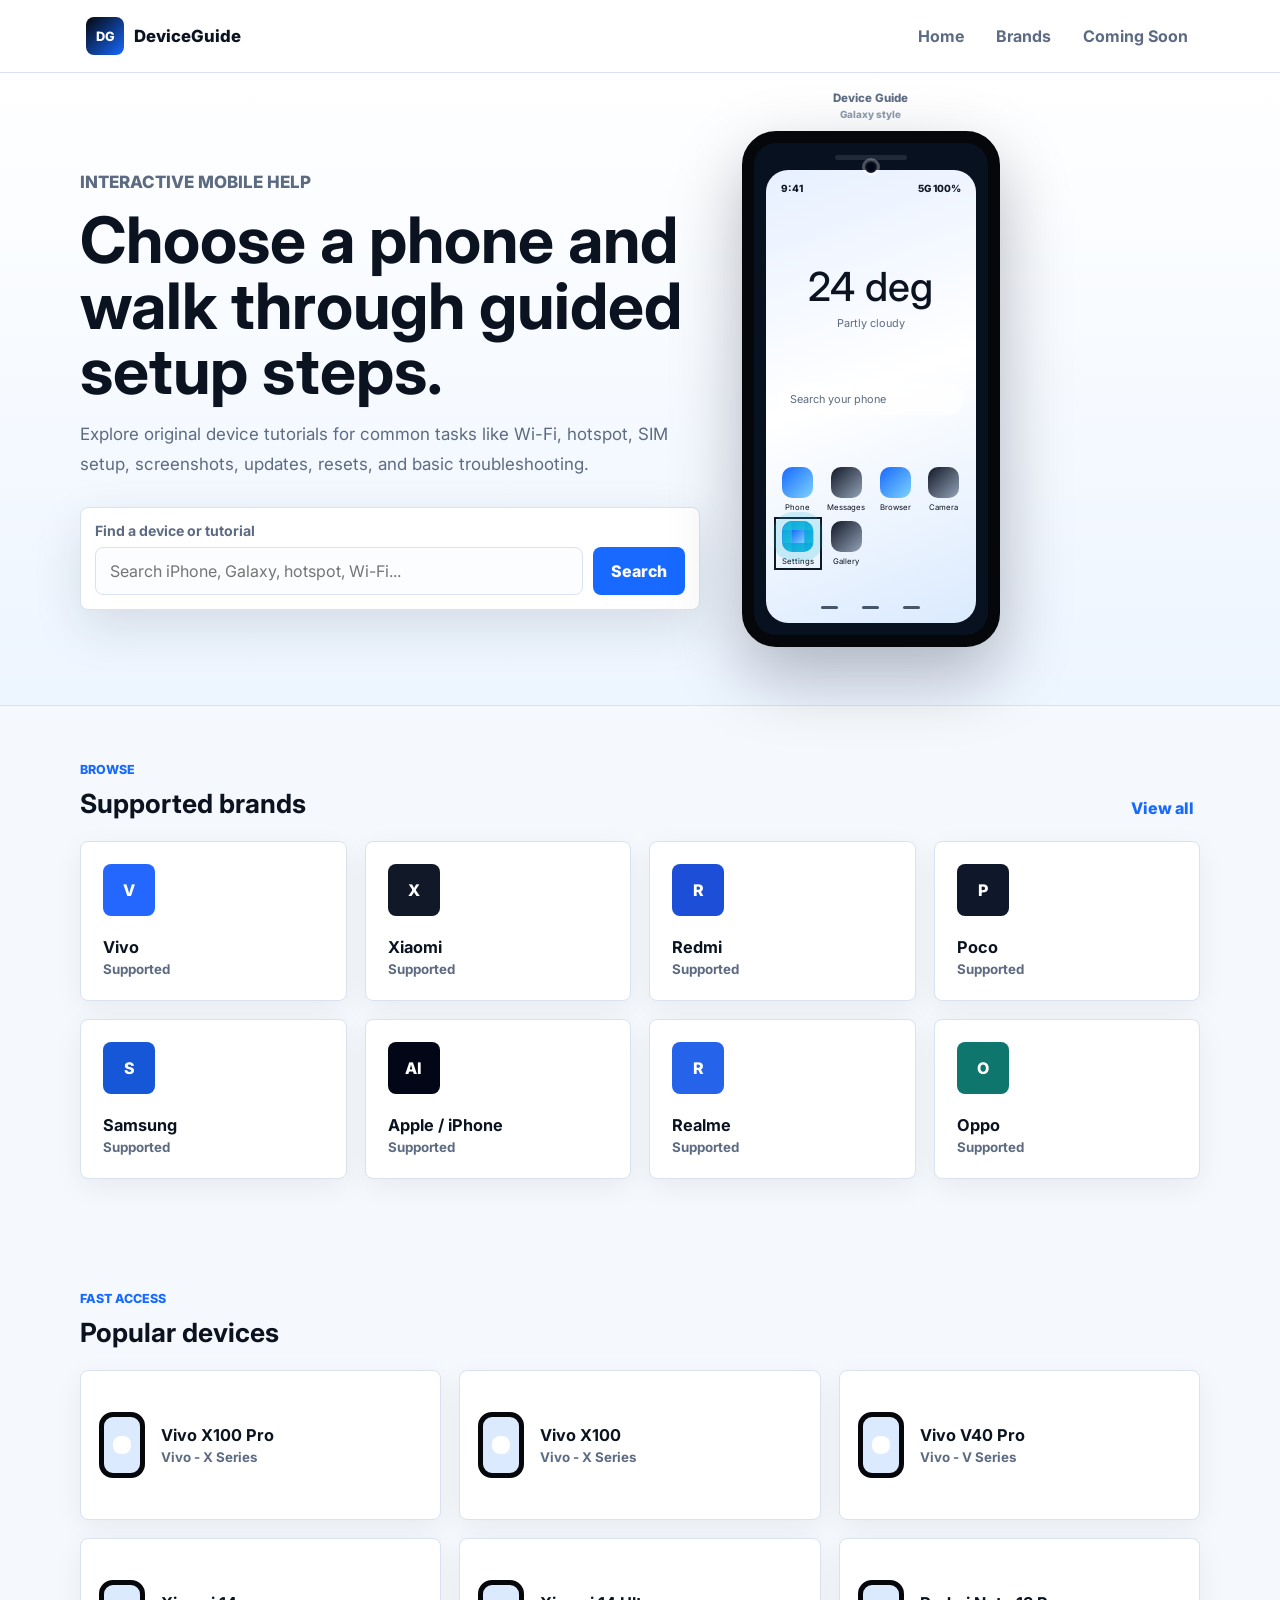
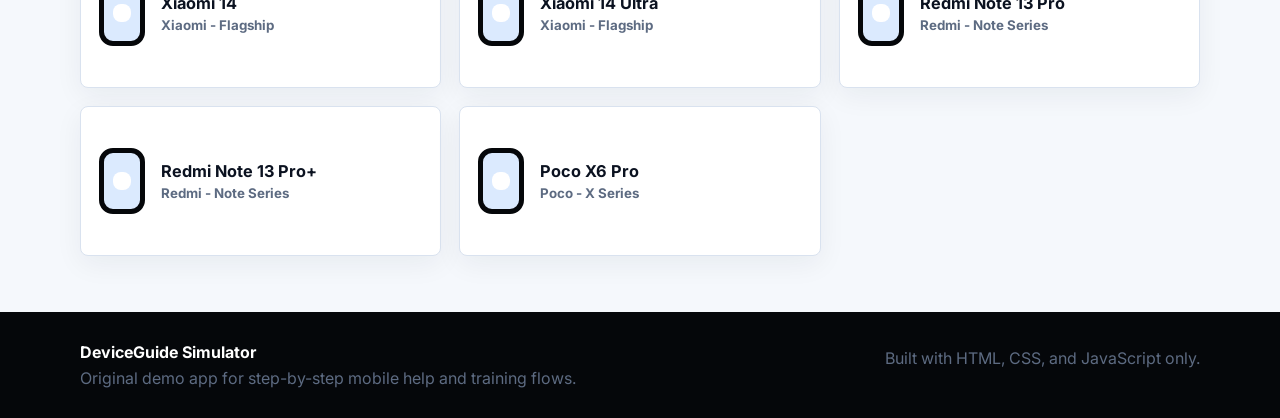
==== index.html @ d5d6b3ed "Initial device simulator project" ====
<!DOCTYPE html>
<html lang="en">
<head>
  <meta charset="UTF-8">
  <meta name="viewport" content="width=device-width, initial-scale=1.0">
  <title>Device Guide Simulator</title>
  <link rel="preconnect" href="https://fonts.googleapis.com">
  <link rel="preconnect" href="https://fonts.gstatic.com" crossorigin>
  <link href="https://fonts.googleapis.com/css2?family=Inter:wght@400;500;600;700;800&display=swap" rel="stylesheet">
  <link rel="stylesheet" href="css/style.css">
</head>
<body>
  <header class="site-header">
    <nav class="nav container" aria-label="Primary navigation">
      <button class="brand-mark" data-route="home" aria-label="Go to home page">
        <span class="brand-icon" aria-hidden="true">DG</span>
        <span>DeviceGuide</span>
      </button>

      <button class="nav-toggle" id="navToggle" aria-expanded="false" aria-controls="navLinks">
        <span></span>
        <span></span>
        <span></span>
        <span class="sr-only">Toggle navigation</span>
      </button>

      <div class="nav-links" id="navLinks">
        <button data-route="home">Home</button>
        <button data-route="brands">Brands</button>
        <button data-route="coming-soon">Coming Soon</button>
      </div>
    </nav>
  </header>

  <main id="app" tabindex="-1"></main>

  <footer class="site-footer">
    <div class="container footer-grid">
      <div>
        <strong>DeviceGuide Simulator</strong>
        <p>Original demo app for step-by-step mobile help and training flows.</p>
      </div>
      <p>Built with HTML, CSS, and JavaScript only.</p>
    </div>
  </footer>

  <script src="js/data/brands.js"></script>
  <script src="js/data/devices/vivo.js"></script>
  <script src="js/data/devices/xiaomi.js"></script>
  <script src="js/data/devices/redmi.js"></script>
  <script src="js/data/devices/poco.js"></script>
  <script src="js/data/devices/samsung.js"></script>
  <script src="js/data/devices/apple.js"></script>
  <script src="js/data/devices/realme.js"></script>
  <script src="js/data/devices/oppo.js"></script>
  <script src="js/data/devices/motorola.js"></script>
  <script src="js/data/devices/oneplus.js"></script>
  <script src="js/data/devices/iqoo.js"></script>
  <script src="js/data/tutorials/samsung.js"></script>
  <script src="js/data/tutorials/iphone.js"></script>
  <script src="js/data/tutorials/default.js"></script>
  <script src="js/data.js"></script>
  <script src="js/phone-renderer.js"></script>
  <script src="js/main.js"></script>
</body>
</html>
---- css/style.css ----
:root {
  --bg: #f5f8fc;
  --surface: #ffffff;
  --surface-strong: #eef4fb;
  --text: #0b1220;
  --muted: #5d6b82;
  --line: #d9e2ef;
  --blue: #1769ff;
  --blue-dark: #0b3b96;
  --black: #05070a;
  --shadow: 0 18px 50px rgba(14, 31, 53, 0.12);
  --radius: 8px;
}

* {
  box-sizing: border-box;
}

body {
  margin: 0;
  font-family: "Inter", Arial, sans-serif;
  color: var(--text);
  background: var(--bg);
}

button,
input {
  font: inherit;
}

button {
  cursor: pointer;
}

.container {
  width: min(1120px, calc(100% - 32px));
  margin: 0 auto;
}

.sr-only {
  position: absolute;
  width: 1px;
  height: 1px;
  padding: 0;
  margin: -1px;
  overflow: hidden;
  clip: rect(0, 0, 0, 0);
  white-space: nowrap;
  border: 0;
}

.site-header {
  position: sticky;
  top: 0;
  z-index: 10;
  background: rgba(255, 255, 255, 0.92);
  border-bottom: 1px solid var(--line);
  backdrop-filter: blur(14px);
}

.nav {
  min-height: 72px;
  display: flex;
  align-items: center;
  justify-content: space-between;
  gap: 20px;
}

.brand-mark,
.nav-links button,
.link-button,
.back-button {
  border: 0;
  background: transparent;
  color: var(--text);
}

.brand-mark {
  display: inline-flex;
  align-items: center;
  gap: 10px;
  font-weight: 800;
  font-size: 1.05rem;
}

.brand-icon {
  display: grid;
  place-items: center;
  width: 38px;
  height: 38px;
  color: white;
  background: linear-gradient(135deg, var(--black), var(--blue));
  border-radius: var(--radius);
  font-size: 0.8rem;
}

.nav-links {
  display: flex;
  align-items: center;
  gap: 8px;
}

.nav-links button {
  padding: 10px 12px;
  border-radius: var(--radius);
  color: var(--muted);
  font-weight: 700;
}

.nav-links button:hover {
  color: var(--text);
  background: var(--surface-strong);
}

.nav-toggle {
  display: none;
  width: 44px;
  height: 44px;
  border: 1px solid var(--line);
  background: var(--surface);
  border-radius: var(--radius);
}

.nav-toggle span:not(.sr-only) {
  display: block;
  width: 18px;
  height: 2px;
  margin: 4px auto;
  background: var(--text);
}

.hero {
  background: linear-gradient(180deg, #ffffff 0%, #edf5ff 100%);
  border-bottom: 1px solid var(--line);
}

.hero-grid {
  min-height: 560px;
  display: grid;
  grid-template-columns: 1.15fr 0.85fr;
  align-items: center;
  gap: 42px;
  padding: 58px 0;
}

.hero-copy h1,
.page-title h1,
.empty-state h1 {
  max-width: 760px;
  margin: 0;
  font-size: clamp(2.15rem, 5vw, 4.7rem);
  line-height: 1.02;
  letter-spacing: 0;
}

.hero-copy p,
.page-title p,
.empty-state p {
  max-width: 670px;
  color: var(--muted);
  font-size: 1.06rem;
  line-height: 1.75;
}

.eyebrow {
  margin: 0 0 10px;
  color: var(--blue);
  text-transform: uppercase;
  letter-spacing: 0;
  font-size: 0.78rem;
  font-weight: 800;
}

.search-panel {
  max-width: 660px;
  margin-top: 28px;
  padding: 14px;
  background: var(--surface);
  border: 1px solid var(--line);
  border-radius: var(--radius);
  box-shadow: var(--shadow);
}

.search-panel label {
  display: block;
  margin: 0 0 8px;
  color: var(--muted);
  font-weight: 700;
  font-size: 0.88rem;
}

.search-row {
  display: grid;
  grid-template-columns: 1fr auto;
  gap: 10px;
}

.search-row input,
.filter-bar input {
  width: 100%;
  min-height: 48px;
  border: 1px solid var(--line);
  border-radius: var(--radius);
  padding: 0 14px;
  color: var(--text);
  background: #fbfdff;
}

.search-row button,
.primary-button,
.step-actions button {
  min-height: 48px;
  border: 0;
  border-radius: var(--radius);
  padding: 0 18px;
  color: white;
  background: var(--blue);
  font-weight: 800;
}

.search-row button:hover,
.primary-button:hover,
.step-actions button:not(:disabled):hover {
  background: var(--blue-dark);
}

.section {
  padding: 56px 0;
}

.section-heading,
.simulator-toolbar {
  display: flex;
  align-items: end;
  justify-content: space-between;
  gap: 20px;
  margin-bottom: 22px;
}

.section-heading h2,
.tutorial-list h2,
.step-panel h2 {
  margin: 0;
  font-size: 1.65rem;
}

.link-button,
.back-button {
  color: var(--blue);
  font-weight: 800;
}

.card-grid {
  display: grid;
  gap: 18px;
}

.brand-grid {
  grid-template-columns: repeat(4, 1fr);
}

.device-grid {
  grid-template-columns: repeat(3, 1fr);
}

.brand-card,
.device-card {
  width: 100%;
  min-height: 150px;
  border: 1px solid var(--line);
  border-radius: var(--radius);
  background: var(--surface);
  color: var(--text);
  text-align: left;
  box-shadow: 0 8px 28px rgba(14, 31, 53, 0.06);
  transition: transform 180ms ease, box-shadow 180ms ease, border-color 180ms ease;
}

.brand-card {
  padding: 22px;
}

.device-card {
  display: flex;
  align-items: center;
  gap: 16px;
  padding: 18px;
}

.brand-card:hover,
.device-card:hover {
  transform: translateY(-3px);
  border-color: rgba(23, 105, 255, 0.45);
  box-shadow: var(--shadow);
}

.card-icon {
  display: grid;
  place-items: center;
  width: 52px;
  height: 52px;
  margin-bottom: 20px;
  border-radius: var(--radius);
  color: white;
  background: var(--accent, var(--blue));
  font-weight: 800;
}

.brand-card strong,
.device-card strong {
  display: block;
  font-size: 1.02rem;
  line-height: 1.35;
}

.brand-card small,
.device-card small,
.tutorial-tab small {
  color: var(--muted);
  font-weight: 700;
}

.page-title {
  padding: 58px 0 12px;
}

.filter-bar {
  margin-bottom: 18px;
}

.device-filter-bar {
  display: grid;
  grid-template-columns: 1fr auto;
  align-items: center;
  gap: 12px;
}

.device-filter-bar span {
  min-height: 48px;
  display: grid;
  place-items: center;
  padding: 0 14px;
  border: 1px solid var(--line);
  border-radius: var(--radius);
  background: white;
  color: var(--muted);
  font-weight: 800;
  white-space: nowrap;
}

.simulator-shell {
  padding: 42px 0 64px;
}

.breadcrumbs {
  display: flex;
  flex-wrap: wrap;
  align-items: center;
  gap: 10px;
  margin-bottom: 24px;
  color: var(--muted);
}

.breadcrumbs button {
  border: 0;
  background: transparent;
  color: var(--muted);
  font-weight: 700;
}

.breadcrumbs strong {
  color: var(--text);
}

.guide-hero {
  min-height: 270px;
  display: grid;
  grid-template-columns: 1fr 260px;
  align-items: center;
  gap: 28px;
  margin-bottom: 34px;
  padding: 30px;
  overflow: hidden;
  border: 1px solid var(--line);
  border-radius: var(--radius);
  background:
    linear-gradient(90deg, rgba(255, 255, 255, 0.98), rgba(255, 255, 255, 0.78)),
    repeating-linear-gradient(135deg, #edf2f8 0 1px, transparent 1px 42px);
}

.guide-hero h1 {
  margin: 0;
  font-size: clamp(2rem, 5vw, 3.4rem);
  line-height: 1.04;
}

.guide-hero p {
  max-width: 620px;
  color: var(--muted);
  line-height: 1.7;
}

.guide-hero-phone {
  display: grid;
  place-items: center;
  transform: scale(0.62);
  transform-origin: center;
}

.topic-section {
  margin-bottom: 34px;
}

.topic-grid {
  display: grid;
  grid-template-columns: 1.2fr 1fr 1fr;
  gap: 16px;
}

.topic-card {
  min-height: 142px;
  padding: 18px;
  border: 1px solid var(--line);
  border-radius: var(--radius);
  background: var(--surface);
  text-align: left;
  box-shadow: 0 8px 28px rgba(14, 31, 53, 0.06);
}

.topic-card:first-child {
  grid-row: span 2;
  min-height: 300px;
}

.topic-card:hover,
.topic-card.is-active {
  border-color: var(--blue);
  box-shadow: var(--shadow);
}

.topic-pill {
  display: inline-block;
  margin-bottom: 16px;
  padding: 6px 10px;
  color: white;
  background: var(--black);
  border-radius: 999px;
  font-size: 0.72rem;
  font-weight: 800;
}

.topic-card strong,
.topic-card small,
.topic-meta {
  display: block;
}

.topic-card strong {
  font-size: 1.15rem;
  line-height: 1.35;
}

.topic-card small {
  margin-top: 12px;
  color: var(--muted);
  line-height: 1.55;
}

.topic-meta {
  margin-top: 18px;
  color: var(--muted);
  font-size: 0.82rem;
  font-weight: 800;
}

.active-guide {
  display: grid;
  grid-template-columns: minmax(340px, 1fr) minmax(280px, 360px);
  gap: 34px;
  align-items: start;
}

.guide-copy {
  grid-column: 1 / -1;
  max-width: 780px;
}

.guide-copy h2 {
  margin: 0;
  font-size: clamp(1.8rem, 4vw, 2.6rem);
}

.guide-copy p {
  color: var(--muted);
  line-height: 1.7;
}

.simulator-layout {
  display: grid;
  grid-template-columns: 250px minmax(280px, 1fr) minmax(320px, 390px);
  gap: 20px;
  align-items: stretch;
}

.tutorial-list,
.phone-stage,
.step-panel {
  background: var(--surface);
  border: 1px solid var(--line);
  border-radius: var(--radius);
  box-shadow: 0 10px 32px rgba(14, 31, 53, 0.08);
}

.tutorial-list {
  padding: 18px;
}

.tutorial-tab {
  display: block;
  width: 100%;
  margin-top: 12px;
  padding: 14px;
  border: 1px solid var(--line);
  border-radius: var(--radius);
  background: #fbfdff;
  text-align: left;
}

.tutorial-tab span,
.tutorial-tab small {
  display: block;
}

.tutorial-tab.is-active {
  border-color: var(--blue);
  background: #edf5ff;
}

.phone-stage {
  display: grid;
  place-items: center;
  min-height: 600px;
  padding: 26px;
}

.guide-phone-stage {
  position: sticky;
  top: 92px;
  min-height: 560px;
  box-shadow: none;
}

.phone-mockup {
  position: relative;
  width: min(265px, 86vw);
  aspect-ratio: 9 / 18;
  padding: 12px;
  border: 12px solid #05070a;
  border-radius: 34px;
  background: #07111f;
  box-shadow: 0 28px 70px rgba(2, 6, 23, 0.28);
}

.frame-iphone-modern {
  width: min(255px, 86vw);
  border-width: 11px;
  border-radius: 42px;
}

.frame-iphone-notch {
  width: min(252px, 86vw);
  border-width: 11px;
  border-radius: 38px;
}

.frame-iphone-home {
  width: min(238px, 84vw);
  aspect-ratio: 9 / 17;
  padding-bottom: 24px;
  border-radius: 30px;
}

.frame-squared {
  width: min(258px, 86vw);
  border-radius: 24px;
}

.frame-galaxy,
.frame-stock-android,
.frame-hyperos,
.frame-curved-android {
  width: min(258px, 86vw);
}

.frame-curved-android {
  border-left-width: 9px;
  border-right-width: 9px;
}

.frame-fold {
  width: min(350px, 92vw);
  aspect-ratio: 13 / 18;
  border-radius: 30px;
}

.frame-flip {
  width: min(230px, 82vw);
  aspect-ratio: 9 / 19.5;
  border-radius: 34px;
}

.frame-tablet {
  width: min(430px, 92vw);
  aspect-ratio: 4 / 3;
  border-radius: 30px;
}

.skin-ios {
  border-radius: 42px;
}

.skin-miui {
  border-color: #111827;
}

.skin-coloros,
.skin-realme,
.skin-funtouch,
.skin-iqoo,
.skin-oxygen,
.skin-stock {
  border-color: #0f172a;
}

.device-badge {
  position: absolute;
  top: -52px;
  left: 50%;
  width: max-content;
  max-width: 250px;
  transform: translateX(-50%);
  color: var(--muted);
  font-size: 0.72rem;
  font-weight: 800;
  text-align: center;
}

.device-badge span {
  display: block;
  margin-top: 3px;
  color: #8a97aa;
  font-size: 0.62rem;
}

.phone-camera {
  position: absolute;
  z-index: 5;
  left: 50%;
  top: 18px;
  transform: translateX(-50%);
  pointer-events: none;
}

.camera-center-punch,
.camera-small-dot {
  width: 12px;
  height: 12px;
  border: 2px solid #111827;
  border-radius: 50%;
  background: #020617;
  box-shadow: 0 0 0 3px rgba(255, 255, 255, 0.28);
}

.camera-small-dot {
  width: 9px;
  height: 9px;
}

.camera-dynamic {
  width: 78px;
  height: 24px;
  border-radius: 999px;
  background: #05070a;
}

.camera-notch {
  width: 108px;
  height: 28px;
  top: 13px;
  border-radius: 0 0 18px 18px;
  background: #05070a;
}

.camera-none {
  display: none;
}

.phone-speaker {
  width: 72px;
  height: 5px;
  margin: 0 auto 10px;
  border-radius: 99px;
  background: #1f2937;
}

.frame-iphone-modern .phone-speaker,
.frame-iphone-notch .phone-speaker,
.frame-iphone-home .phone-speaker,
.frame-fold .phone-speaker,
.frame-tablet .phone-speaker {
  opacity: 0;
}

.frame-squared .phone-speaker {
  width: 58px;
}

.phone-screen {
  height: calc(100% - 15px);
  position: relative;
  display: flex;
  flex-direction: column;
  justify-content: space-between;
  padding: 12px;
  border-radius: 22px;
  overflow: hidden;
  background: linear-gradient(160deg, #e7f0ff, #ffffff 48%, #dbeafe);
}

.shape-square .phone-screen {
  border-radius: 14px;
}

.shape-curved .phone-screen {
  border-radius: 28px;
}

.shape-home-button .phone-screen {
  height: calc(100% - 28px);
  border-radius: 18px;
}

.shape-tablet .phone-screen {
  border-radius: 18px;
}

.shape-fold .phone-screen {
  border-radius: 18px;
}

.skin-ios .phone-screen {
  border-radius: 28px;
  background: linear-gradient(160deg, #c7e4ff, #f8fbff 46%, #e8eef8);
}

.shape-home-button.skin-ios .phone-screen {
  border-radius: 16px;
}

.home-button {
  display: none;
}

.shape-home-button .home-button {
  position: absolute;
  left: 50%;
  bottom: 10px;
  display: block;
  width: 34px;
  height: 34px;
  transform: translateX(-50%);
  border: 2px solid #1f2937;
  border-radius: 50%;
  background: #111827;
}

.frame-fold::after {
  content: "";
  position: absolute;
  inset: 14px auto 14px 50%;
  width: 1px;
  background: rgba(15, 23, 42, 0.24);
  z-index: 4;
}

.frame-flip::after {
  content: "";
  position: absolute;
  left: 10px;
  right: 10px;
  top: 50%;
  height: 1px;
  background: rgba(255, 255, 255, 0.26);
  z-index: 4;
}

.status-row,
.step-meta {
  display: flex;
  justify-content: space-between;
  gap: 12px;
  color: var(--muted);
  font-size: 0.78rem;
  font-weight: 800;
}

.phone-screen .status-row {
  color: #111827;
  font-size: 0.62rem;
  padding: 0 3px;
}

.screen-card {
  padding: 18px;
  border: 1px solid #c9d8ee;
  border-radius: var(--radius);
  background: white;
}

.screen-card small,
.screen-card strong,
.screen-card p {
  display: block;
}

.screen-card strong {
  margin-top: 8px;
  font-size: 1.6rem;
}

.screen-card p {
  color: var(--muted);
}

.app-icons {
  display: grid;
  grid-template-columns: repeat(4, 1fr);
  gap: 10px;
}

.app-icons span {
  aspect-ratio: 1;
  border-radius: var(--radius);
  background: white;
  border: 1px solid #c9d8ee;
}

.step-panel {
  padding: 24px;
}

.guide-steps {
  min-height: 510px;
  padding: 20px;
  box-shadow: none;
}

.guide-note {
  margin-bottom: 18px;
  padding: 14px;
  color: #074468;
  background: #e0f2fe;
  border-radius: var(--radius);
  font-weight: 800;
  line-height: 1.55;
}

.progress-track {
  height: 8px;
  margin: 16px 0 22px;
  overflow: hidden;
  border-radius: 99px;
  background: var(--surface-strong);
}

.progress-track span {
  display: block;
  height: 100%;
  background: var(--blue);
  transition: width 180ms ease;
}

.step-panel p {
  color: var(--muted);
  line-height: 1.65;
}

.step-list {
  display: grid;
  gap: 10px;
  margin: 24px 0;
  padding: 0;
  list-style: none;
}

.step-list button {
  width: 100%;
  display: flex;
  align-items: center;
  gap: 10px;
  padding: 12px;
  border: 1px solid transparent;
  border-radius: var(--radius);
  background: transparent;
  text-align: left;
  font-weight: 700;
}

.step-list span {
  display: grid;
  place-items: center;
  width: 28px;
  height: 28px;
  flex: 0 0 auto;
  color: white;
  background: var(--black);
  border-radius: 50%;
  font-size: 0.8rem;
}

.step-list .is-current button {
  border-color: var(--black);
  background: #fbfdff;
  box-shadow: inset 4px 0 0 var(--black);
}

.step-actions {
  display: grid;
  grid-template-columns: 1fr 1fr;
  gap: 12px;
}

.step-actions button:disabled {
  cursor: not-allowed;
  background: #a9b6c8;
}

.zoom-button {
  position: absolute;
  right: 16px;
  bottom: 16px;
  width: 44px;
  height: 44px;
  border: 1px solid var(--line);
  border-radius: var(--radius);
  background: white;
  color: var(--text);
  font-size: 1.35rem;
  font-weight: 800;
  box-shadow: 0 8px 28px rgba(14, 31, 53, 0.14);
}

.android-weather {
  margin-top: 28px;
  text-align: center;
}

.android-weather strong {
  display: block;
  font-size: 2.5rem;
  font-weight: 500;
}

.android-weather span,
.android-search,
.phone-row small,
.ios-row small {
  color: var(--muted);
  font-size: 0.68rem;
}

.android-search {
  margin: 12px 0;
  padding: 9px 12px;
  border-radius: 999px;
  background: rgba(255, 255, 255, 0.78);
}

.android-icons,
.ios-home-grid {
  display: grid;
  grid-template-columns: repeat(4, 1fr);
  gap: 9px;
}

.android-app,
.ios-app,
.quick-toggle,
.phone-row,
.ios-row,
.switch-row,
.ios-action,
.ios-danger,
.password-box {
  position: relative;
}

.android-app,
.ios-app {
  display: grid;
  justify-items: center;
  gap: 5px;
  font-size: 0.58rem;
  text-align: center;
}

.android-app span,
.ios-app span {
  width: 31px;
  height: 31px;
  border-radius: 10px;
  background: linear-gradient(135deg, #1769ff, #7dd3fc);
}

.android-app:nth-child(2n) span,
.ios-app:nth-child(2n) span {
  background: linear-gradient(135deg, #111827, #94a3b8);
}

.android-nav {
  display: flex;
  justify-content: center;
  gap: 24px;
  padding-bottom: 2px;
}

.android-nav span {
  width: 17px;
  height: 3px;
  border-radius: 99px;
  background: #475569;
}

.quick-panel {
  min-height: 100%;
  margin: -12px;
  padding: 15px;
  background: rgba(248, 250, 252, 0.95);
}

.quick-top,
.switch-row {
  display: flex;
  align-items: center;
  justify-content: space-between;
  gap: 8px;
}

.quick-top button {
  position: relative;
  border: 0;
  background: transparent;
  font-size: 0.65rem;
  font-weight: 800;
}

.quick-grid {
  display: grid;
  grid-template-columns: repeat(3, 1fr);
  gap: 8px;
  margin: 18px 0;
}

.quick-toggle {
  display: grid;
  place-items: center;
  min-height: 58px;
  padding: 7px;
  border-radius: 16px;
  background: #e5e7eb;
  text-align: center;
}

.quick-toggle.is-on {
  color: white;
  background: #2563eb;
}

.quick-toggle span {
  width: 18px;
  height: 18px;
  margin-bottom: 4px;
  border-radius: 50%;
  background: currentColor;
  opacity: 0.72;
}

.quick-toggle small {
  font-size: 0.55rem;
}

.brightness {
  height: 12px;
  border-radius: 999px;
  background: linear-gradient(90deg, #2563eb 0 58%, white 58%);
}

.phone-list,
.ios-list {
  display: grid;
  gap: 8px;
}

.phone-list h3,
.ios-list h3 {
  margin: 6px 0 8px;
  font-size: 1rem;
}

.phone-row,
.ios-row,
.switch-row {
  display: flex;
  align-items: center;
  gap: 9px;
  min-height: 47px;
  padding: 9px;
  border-radius: 12px;
  background: rgba(255, 255, 255, 0.82);
}

.phone-row div,
.ios-row div,
.switch-row div {
  min-width: 0;
}

.phone-row strong,
.ios-row strong,
.switch-row strong {
  display: block;
  font-size: 0.72rem;
}

.phone-row small,
.ios-row small,
.switch-row small {
  display: block;
  overflow: hidden;
  text-overflow: ellipsis;
  white-space: nowrap;
}

.row-dot {
  width: 20px;
  height: 20px;
  flex: 0 0 auto;
  border-radius: 7px;
  background: #bfdbfe;
}

.skin-miui .row-dot,
.skin-funtouch .row-dot {
  background: #fed7aa;
}

.skin-coloros .row-dot,
.skin-realme .row-dot {
  background: #bbf7d0;
}

.skin-oxygen .row-dot {
  background: #fecaca;
}

.dialog-card,
.confirm-card,
.complete-screen,
.power-screen,
.sim-screen {
  position: relative;
  margin-top: 64px;
  padding: 18px;
  border-radius: 18px;
  background: white;
  text-align: center;
}

.dialog-card h3,
.confirm-card h3,
.complete-screen strong,
.sim-screen strong {
  display: block;
  margin: 0 0 8px;
  font-size: 1rem;
}

.dialog-card p,
.confirm-card p,
.complete-screen p,
.sim-screen p {
  color: var(--muted);
  font-size: 0.72rem;
  line-height: 1.45;
}

.dialog-card button,
.confirm-card button,
.power-screen button {
  min-height: 34px;
  border: 0;
  border-radius: 999px;
  padding: 0 14px;
  color: white;
  background: var(--blue);
  font-size: 0.72rem;
  font-weight: 800;
}

.input-line {
  height: 32px;
  margin: 10px 0;
  border: 1px solid var(--line);
  border-radius: 9px;
}

.switch {
  width: 38px;
  height: 22px;
  margin-left: auto;
  border-radius: 999px;
  background: #22c55e;
}

.switch::after {
  content: "";
  display: block;
  width: 18px;
  height: 18px;
  margin: 2px 2px 2px auto;
  border-radius: 50%;
  background: white;
}

.password-box,
.ios-action,
.ios-danger {
  margin-top: 10px;
  padding: 12px;
  border-radius: 12px;
  background: rgba(255, 255, 255, 0.82);
  font-size: 0.75rem;
  font-weight: 800;
}

.ios-danger {
  color: #dc2626;
}

.power-screen {
  display: grid;
  gap: 12px;
}

.sim-screen span {
  display: block;
  width: 96px;
  height: 54px;
  margin: 0 auto 12px;
  border: 3px solid #111827;
  border-radius: 12px;
}

.gallery-grid {
  display: grid;
  grid-template-columns: repeat(2, 1fr);
  gap: 10px;
  margin-top: 32px;
}

.gallery-grid span {
  aspect-ratio: 1;
  border-radius: 12px;
  background: linear-gradient(135deg, #bfdbfe, #ffffff);
}

.screenshot-flash {
  position: absolute;
  inset: 0;
  background: rgba(255, 255, 255, 0.72);
  animation: flash 900ms ease forwards;
}

@keyframes flash {
  to {
    opacity: 0;
  }
}

.ios-home-grid {
  margin-top: 26px;
}

.ios-app span {
  border-radius: 9px;
}

.ios-dock {
  display: grid;
  grid-template-columns: repeat(4, 1fr);
  gap: 8px;
  padding: 10px;
  border-radius: 18px;
  background: rgba(255, 255, 255, 0.6);
}

.ios-dock span {
  aspect-ratio: 1;
  border-radius: 10px;
  background: white;
}

.ios-list {
  margin: -12px;
  min-height: calc(100% + 24px);
  padding: 18px 12px;
  background: #f4f5f7;
}

.ios-row {
  justify-content: space-between;
  background: white;
}

.ios-sheet {
  position: absolute;
  left: 12px;
  right: 12px;
  bottom: 12px;
  display: grid;
  gap: 7px;
  padding: 10px;
  border-radius: 18px;
  background: rgba(245, 247, 250, 0.95);
}

.ios-sheet button {
  min-height: 37px;
  border: 0;
  border-radius: 12px;
  background: white;
  color: #1769ff;
  font-size: 0.72rem;
  font-weight: 800;
}

.ios-confirm {
  position: relative;
  margin-top: 78px;
  padding: 18px;
  border-radius: 18px;
  background: white;
  text-align: center;
}

.ios-confirm h3 {
  margin: 0 0 8px;
}

.ios-confirm p {
  color: var(--muted);
  font-size: 0.72rem;
}

.ios-confirm button {
  border: 0;
  background: transparent;
  color: #dc2626;
  font-weight: 800;
}

.tap-ring {
  position: absolute;
  width: 56px;
  height: 56px;
  top: 50%;
  right: 10px;
  transform: translateY(-50%);
  border: 9px solid rgba(6, 182, 212, 0.78);
  border-radius: 50%;
  box-shadow: 0 0 0 9px rgba(6, 182, 212, 0.18);
  pointer-events: none;
  animation: pulse 1300ms ease-in-out infinite;
  z-index: 4;
}

.android-app .tap-ring,
.ios-app .tap-ring {
  inset: 0 auto auto 50%;
  transform: translateX(-50%);
}

.quick-toggle .tap-ring {
  top: 8px;
  right: 2px;
  transform: none;
}

.is-target {
  outline: 2px solid #111827;
  outline-offset: 2px;
}

@keyframes pulse {
  50% {
    transform: translateY(-50%) scale(1.08);
  }
}

.mini-phone {
  display: grid;
  place-items: center;
  width: 46px;
  height: 66px;
  border: 5px solid var(--black);
  border-radius: 14px;
  background: #dbeafe;
}

.mini-phone span {
  width: 18px;
  height: 18px;
  border-radius: var(--radius);
  background: white;
}

.empty-state {
  min-height: 620px;
  display: grid;
  grid-template-columns: 0.8fr 1.2fr;
  align-items: center;
  gap: 40px;
  padding: 60px 0;
}

.empty-visual {
  display: grid;
  place-items: center;
}

.inline-empty {
  grid-column: 1 / -1;
  padding: 32px;
  color: var(--muted);
  background: var(--surface);
  border: 1px solid var(--line);
  border-radius: var(--radius);
  text-align: center;
}

.site-footer {
  padding: 30px 0;
  color: var(--muted);
  background: var(--black);
}

.footer-grid {
  display: flex;
  justify-content: space-between;
  gap: 20px;
}

.footer-grid strong {
  color: white;
}

.footer-grid p {
  margin: 6px 0 0;
}

@media (max-width: 940px) {
  .hero-grid,
  .empty-state,
  .simulator-layout,
  .guide-hero,
  .active-guide,
  .topic-grid {
    grid-template-columns: 1fr;
  }

  .hero-grid {
    min-height: auto;
  }

  .hero-phone {
    display: none;
  }

  .brand-grid,
  .device-grid {
    grid-template-columns: repeat(2, 1fr);
  }

  .phone-stage {
    min-height: 480px;
  }

  .guide-phone-stage {
    position: static;
  }

  .topic-card:first-child {
    grid-row: auto;
    min-height: 170px;
  }
}

@media (max-width: 680px) {
  .nav-toggle {
    display: block;
  }

  .nav-links {
    position: absolute;
    left: 16px;
    right: 16px;
    top: 72px;
    display: none;
    flex-direction: column;
    align-items: stretch;
    padding: 10px;
    background: white;
    border: 1px solid var(--line);
    border-radius: var(--radius);
    box-shadow: var(--shadow);
  }

  .nav-links.is-open {
    display: flex;
  }

  .search-row,
  .brand-grid,
  .device-grid,
  .device-filter-bar,
  .step-actions,
  .footer-grid {
    grid-template-columns: 1fr;
  }

  .footer-grid,
  .section-heading,
  .simulator-toolbar {
    display: block;
  }

  .guide-hero {
    padding: 22px;
  }

  .guide-hero-phone {
    display: none;
  }

  .guide-steps {
    padding: 14px;
  }

  .hero-grid {
    padding: 40px 0;
  }

  .section {
    padding: 36px 0;
  }
}
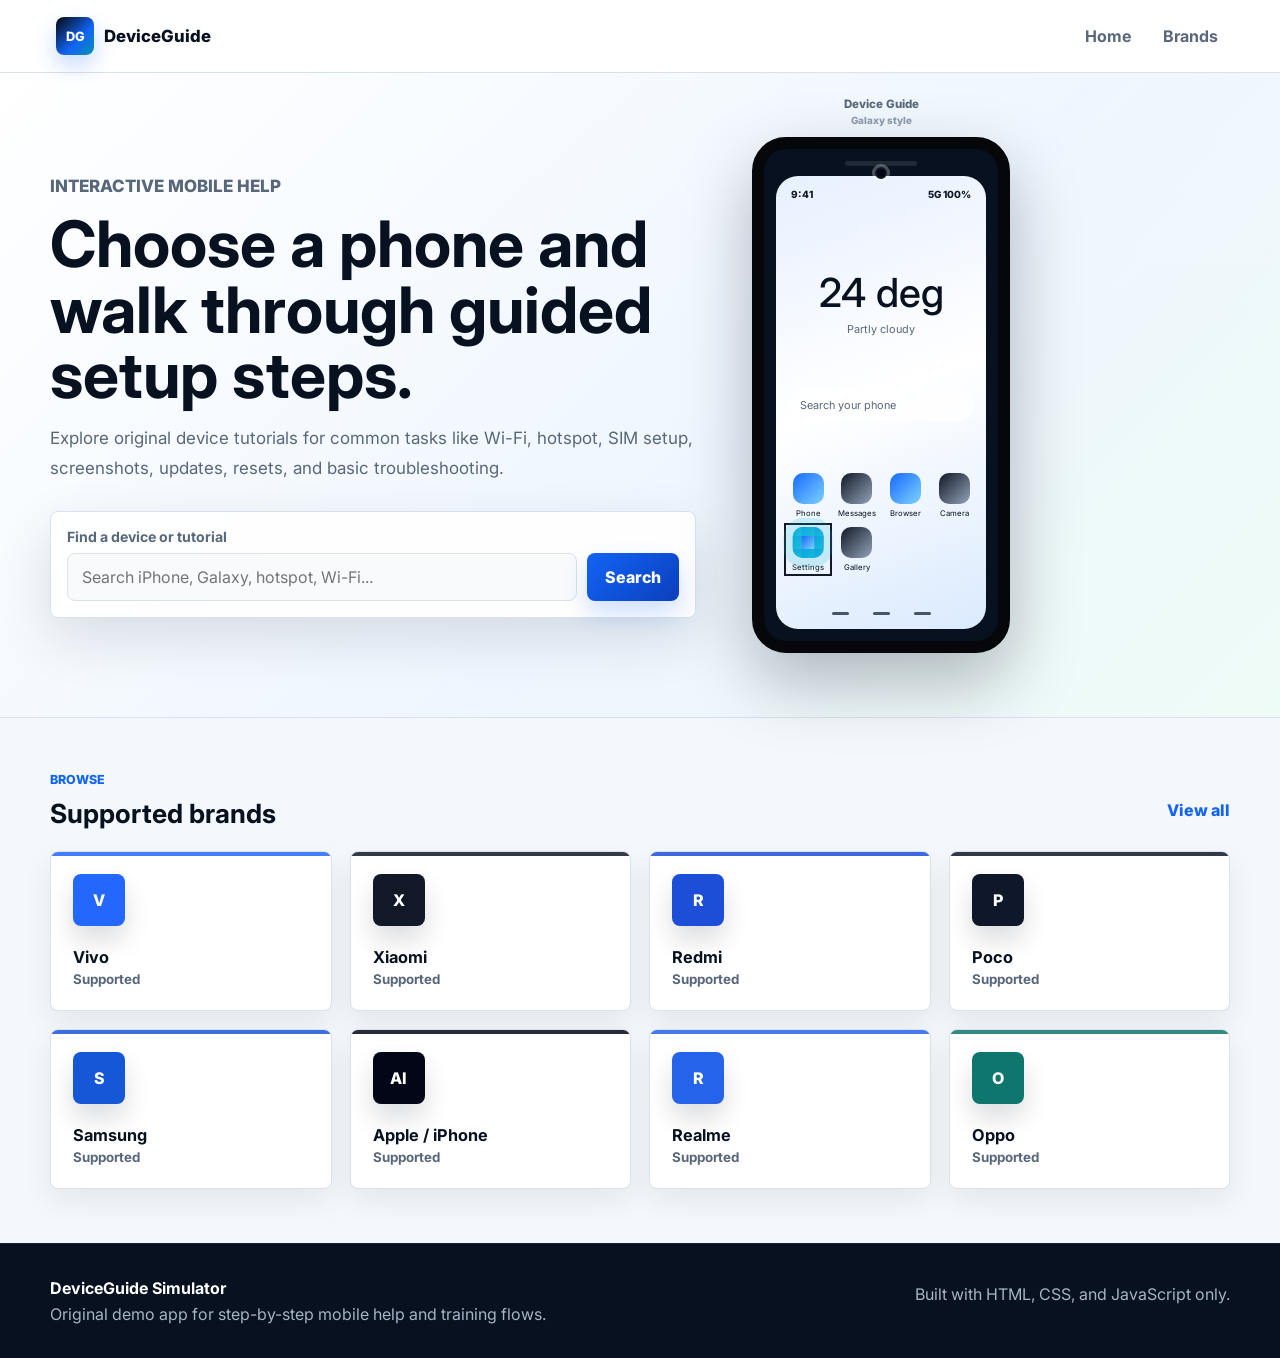
==== commit 9fc84d03: "chanes done" ====
--- a/index.html
+++ b/index.html
@@ -27,7 +27,6 @@
       <div class="nav-links" id="navLinks">
         <button data-route="home">Home</button>
         <button data-route="brands">Brands</button>
-        <button data-route="coming-soon">Coming Soon</button>
       </div>
     </nav>
   </header>
--- a/css/style.css
+++ b/css/style.css
@@ -1,14 +1,19 @@
 :root {
-  --bg: #f5f8fc;
+  --bg: #f4f7fb;
   --surface: #ffffff;
-  --surface-strong: #eef4fb;
-  --text: #0b1220;
-  --muted: #5d6b82;
-  --line: #d9e2ef;
-  --blue: #1769ff;
-  --blue-dark: #0b3b96;
+  --surface-strong: #eef3f8;
+  --surface-soft: #f8fafc;
+  --text: #07111f;
+  --muted: #59677b;
+  --line: #d8e1ec;
+  --blue: #1264f5;
+  --blue-dark: #0b3fbd;
+  --cyan: #0891b2;
+  --green: #16a34a;
+  --amber: #d97706;
   --black: #05070a;
-  --shadow: 0 18px 50px rgba(14, 31, 53, 0.12);
+  --shadow: 0 20px 55px rgba(7, 17, 31, 0.12);
+  --shadow-soft: 0 12px 30px rgba(7, 17, 31, 0.07);
   --radius: 8px;
 }
 
@@ -20,7 +25,10 @@
   margin: 0;
   font-family: "Inter", Arial, sans-serif;
   color: var(--text);
-  background: var(--bg);
+  background:
+    linear-gradient(180deg, #fbfdff 0, var(--bg) 340px),
+    var(--bg);
+  text-rendering: optimizeLegibility;
 }
 
 button,
@@ -32,8 +40,14 @@
   cursor: pointer;
 }
 
+button:focus-visible,
+input:focus-visible {
+  outline: 3px solid rgba(18, 100, 245, 0.28);
+  outline-offset: 3px;
+}
+
 .container {
-  width: min(1120px, calc(100% - 32px));
+  width: min(1180px, calc(100% - 32px));
   margin: 0 auto;
 }
 
@@ -53,9 +67,10 @@
   position: sticky;
   top: 0;
   z-index: 10;
-  background: rgba(255, 255, 255, 0.92);
+  background: rgba(255, 255, 255, 0.88);
   border-bottom: 1px solid var(--line);
-  backdrop-filter: blur(14px);
+  box-shadow: 0 1px 0 rgba(255, 255, 255, 0.78) inset;
+  backdrop-filter: blur(18px);
 }
 
 .nav {
@@ -89,9 +104,10 @@
   width: 38px;
   height: 38px;
   color: white;
-  background: linear-gradient(135deg, var(--black), var(--blue));
+  background: linear-gradient(135deg, var(--black), var(--blue) 60%, var(--cyan));
   border-radius: var(--radius);
   font-size: 0.8rem;
+  box-shadow: 0 10px 22px rgba(18, 100, 245, 0.24);
 }
 
 .nav-links {
@@ -101,15 +117,19 @@
 }
 
 .nav-links button {
+  position: relative;
+  overflow: hidden;
   padding: 10px 12px;
   border-radius: var(--radius);
   color: var(--muted);
   font-weight: 700;
+  transition: color 160ms ease, background 160ms ease;
 }
 
 .nav-links button:hover {
   color: var(--text);
-  background: var(--surface-strong);
+  background: #eaf3ff;
+  box-shadow: 0 10px 24px rgba(18, 100, 245, 0.12);
 }
 
 .nav-toggle {
@@ -130,17 +150,18 @@
 }
 
 .hero {
-  background: linear-gradient(180deg, #ffffff 0%, #edf5ff 100%);
+  background:
+    linear-gradient(135deg, rgba(255, 255, 255, 0.98) 0%, rgba(238, 246, 255, 0.92) 58%, rgba(236, 253, 245, 0.74) 100%);
   border-bottom: 1px solid var(--line);
 }
 
 .hero-grid {
-  min-height: 560px;
+  min-height: 540px;
   display: grid;
   grid-template-columns: 1.15fr 0.85fr;
   align-items: center;
-  gap: 42px;
-  padding: 58px 0;
+  gap: 56px;
+  padding: 64px 0;
 }
 
 .hero-copy h1,
@@ -174,8 +195,8 @@
 .search-panel {
   max-width: 660px;
   margin-top: 28px;
-  padding: 14px;
-  background: var(--surface);
+  padding: 16px;
+  background: rgba(255, 255, 255, 0.92);
   border: 1px solid var(--line);
   border-radius: var(--radius);
   box-shadow: var(--shadow);
@@ -203,29 +224,42 @@
   border-radius: var(--radius);
   padding: 0 14px;
   color: var(--text);
-  background: #fbfdff;
+  background: var(--surface-soft);
+  transition: border-color 160ms ease, background 160ms ease, box-shadow 160ms ease;
+}
+
+.search-row input:focus,
+.filter-bar input:focus {
+  border-color: rgba(18, 100, 245, 0.62);
+  background: white;
+  box-shadow: 0 0 0 4px rgba(18, 100, 245, 0.09);
 }
 
 .search-row button,
 .primary-button,
 .step-actions button {
+  position: relative;
+  overflow: hidden;
   min-height: 48px;
   border: 0;
   border-radius: var(--radius);
   padding: 0 18px;
   color: white;
-  background: var(--blue);
+  background: linear-gradient(135deg, var(--blue), var(--blue-dark));
   font-weight: 800;
+  box-shadow: 0 12px 24px rgba(18, 100, 245, 0.2);
+  transition: transform 160ms ease, box-shadow 160ms ease, background 160ms ease;
 }
 
 .search-row button:hover,
 .primary-button:hover,
 .step-actions button:not(:disabled):hover {
-  background: var(--blue-dark);
+  transform: translateY(-1px);
+  box-shadow: 0 16px 30px rgba(18, 100, 245, 0.26);
 }
 
 .section {
-  padding: 56px 0;
+  padding: 54px 0;
 }
 
 .section-heading,
@@ -248,6 +282,13 @@
 .back-button {
   color: var(--blue);
   font-weight: 800;
+  padding: 9px 0;
+  border-radius: var(--radius);
+}
+
+.link-button:hover,
+.back-button:hover {
+  color: var(--blue-dark);
 }
 
 .card-grid {
@@ -265,6 +306,8 @@
 
 .brand-card,
 .device-card {
+  position: relative;
+  overflow: hidden;
   width: 100%;
   min-height: 150px;
   border: 1px solid var(--line);
@@ -272,8 +315,18 @@
   background: var(--surface);
   color: var(--text);
   text-align: left;
-  box-shadow: 0 8px 28px rgba(14, 31, 53, 0.06);
-  transition: transform 180ms ease, box-shadow 180ms ease, border-color 180ms ease;
+  box-shadow: var(--shadow-soft);
+  transition: transform 180ms ease, box-shadow 180ms ease, border-color 180ms ease, background 180ms ease;
+}
+
+.brand-card::before,
+.device-card::before {
+  content: "";
+  position: absolute;
+  inset: 0 0 auto;
+  height: 4px;
+  background: var(--accent, linear-gradient(90deg, var(--blue), var(--cyan)));
+  opacity: 0.85;
 }
 
 .brand-card {
@@ -290,8 +343,11 @@
 .brand-card:hover,
 .device-card:hover {
   transform: translateY(-3px);
-  border-color: rgba(23, 105, 255, 0.45);
-  box-shadow: var(--shadow);
+  border-color: rgba(18, 100, 245, 0.42);
+  box-shadow: 0 20px 48px rgba(18, 100, 245, 0.16);
+  background:
+    linear-gradient(135deg, rgba(18, 100, 245, 0.11), rgba(8, 145, 178, 0.05)),
+    var(--surface);
 }
 
 .card-icon {
@@ -304,6 +360,7 @@
   color: white;
   background: var(--accent, var(--blue));
   font-weight: 800;
+  box-shadow: 0 14px 26px rgba(7, 17, 31, 0.14);
 }
 
 .brand-card strong,
@@ -321,7 +378,7 @@
 }
 
 .page-title {
-  padding: 58px 0 12px;
+  padding: 58px 0 16px;
 }
 
 .filter-bar {
@@ -346,6 +403,7 @@
   color: var(--muted);
   font-weight: 800;
   white-space: nowrap;
+  box-shadow: var(--shadow-soft);
 }
 
 .simulator-shell {
@@ -384,8 +442,9 @@
   border: 1px solid var(--line);
   border-radius: var(--radius);
   background:
-    linear-gradient(90deg, rgba(255, 255, 255, 0.98), rgba(255, 255, 255, 0.78)),
-    repeating-linear-gradient(135deg, #edf2f8 0 1px, transparent 1px 42px);
+    linear-gradient(90deg, rgba(255, 255, 255, 0.99), rgba(255, 255, 255, 0.82)),
+    repeating-linear-gradient(135deg, #e8eef6 0 1px, transparent 1px 42px);
+  box-shadow: var(--shadow-soft);
 }
 
 .guide-hero h1 {
@@ -418,13 +477,16 @@
 }
 
 .topic-card {
+  position: relative;
+  overflow: hidden;
   min-height: 142px;
   padding: 18px;
   border: 1px solid var(--line);
   border-radius: var(--radius);
   background: var(--surface);
   text-align: left;
-  box-shadow: 0 8px 28px rgba(14, 31, 53, 0.06);
+  box-shadow: var(--shadow-soft);
+  transition: transform 180ms ease, border-color 180ms ease, box-shadow 180ms ease;
 }
 
 .topic-card:first-child {
@@ -434,8 +496,12 @@
 
 .topic-card:hover,
 .topic-card.is-active {
-  border-color: var(--blue);
-  box-shadow: var(--shadow);
+  transform: translateY(-2px);
+  border-color: rgba(18, 100, 245, 0.5);
+  box-shadow: 0 18px 42px rgba(18, 100, 245, 0.14);
+  background:
+    linear-gradient(135deg, rgba(18, 100, 245, 0.1), rgba(255, 255, 255, 0.86)),
+    var(--surface);
 }
 
 .topic-pill {
@@ -508,7 +574,7 @@
   background: var(--surface);
   border: 1px solid var(--line);
   border-radius: var(--radius);
-  box-shadow: 0 10px 32px rgba(14, 31, 53, 0.08);
+  box-shadow: var(--shadow-soft);
 }
 
 .tutorial-list {
@@ -858,8 +924,9 @@
 .guide-note {
   margin-bottom: 18px;
   padding: 14px;
-  color: #074468;
-  background: #e0f2fe;
+  color: #07545f;
+  background: #dcfce7;
+  border: 1px solid #bbf7d0;
   border-radius: var(--radius);
   font-weight: 800;
   line-height: 1.55;
@@ -876,7 +943,7 @@
 .progress-track span {
   display: block;
   height: 100%;
-  background: var(--blue);
+  background: linear-gradient(90deg, var(--blue), var(--cyan));
   transition: width 180ms ease;
 }
 
@@ -919,9 +986,9 @@
 }
 
 .step-list .is-current button {
-  border-color: var(--black);
-  background: #fbfdff;
-  box-shadow: inset 4px 0 0 var(--black);
+  border-color: rgba(18, 100, 245, 0.52);
+  background: #f8fbff;
+  box-shadow: inset 4px 0 0 var(--blue);
 }
 
 .step-actions {
@@ -947,7 +1014,13 @@
   color: var(--text);
   font-size: 1.35rem;
   font-weight: 800;
-  box-shadow: 0 8px 28px rgba(14, 31, 53, 0.14);
+  box-shadow: 0 8px 28px rgba(7, 17, 31, 0.14);
+}
+
+.zoom-button:hover {
+  border-color: rgba(18, 100, 245, 0.42);
+  background: #eaf3ff;
+  box-shadow: 0 14px 30px rgba(18, 100, 245, 0.16);
 }
 
 .android-weather {
@@ -1414,7 +1487,7 @@
   height: 66px;
   border: 5px solid var(--black);
   border-radius: 14px;
-  background: #dbeafe;
+  background: linear-gradient(160deg, #dbeafe, #ecfeff);
 }
 
 .mini-phone span {
@@ -1446,12 +1519,14 @@
   border: 1px solid var(--line);
   border-radius: var(--radius);
   text-align: center;
+  box-shadow: var(--shadow-soft);
 }
 
 .site-footer {
-  padding: 30px 0;
-  color: var(--muted);
-  background: var(--black);
+  padding: 34px 0;
+  color: #a8b3c4;
+  background: #07111f;
+  border-top: 1px solid rgba(255, 255, 255, 0.08);
 }
 
 .footer-grid {
@@ -1557,10 +1632,21 @@
   }
 
   .hero-grid {
-    padding: 40px 0;
+    padding: 42px 0;
   }
 
   .section {
     padding: 36px 0;
   }
-}
+
+  .hero-copy h1,
+  .page-title h1,
+  .empty-state h1 {
+    line-height: 1.08;
+  }
+
+  .brand-card,
+  .device-card {
+    min-height: 132px;
+  }
+}
